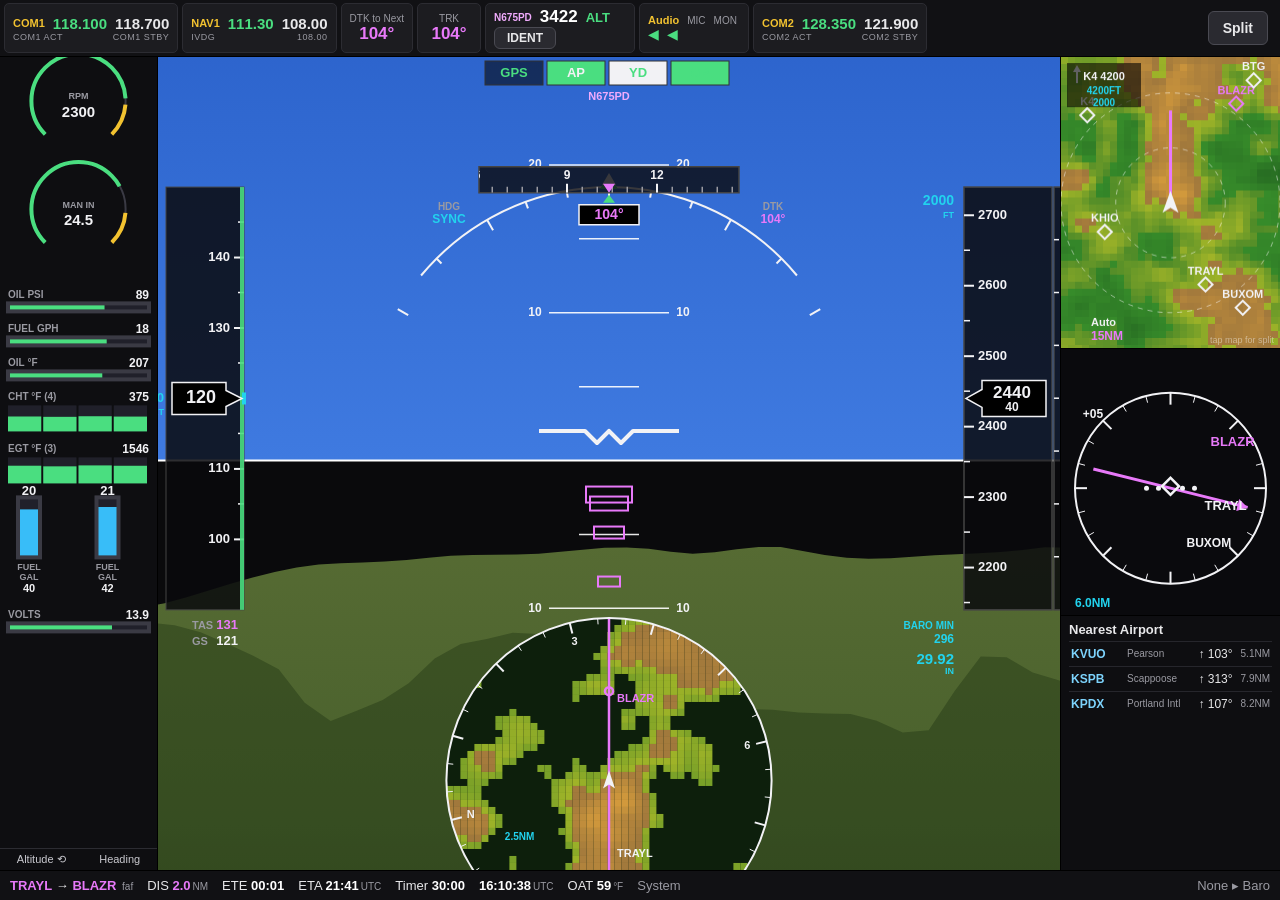
==== Project Glasswing/glasswing-ui/static/index.html @ 729f64ce "Kongamato: initial commit — Glasswing EFIS (Track 1), AR HUD (Track 2), Super AFCS autonomy (Track 3" ====
<!DOCTYPE html>
<html lang="en">
<head>
<meta charset="utf-8">
<meta name="viewport" content="width=device-width, initial-scale=1, maximum-scale=1, user-scalable=no, viewport-fit=cover">
<meta name="apple-mobile-web-app-capable" content="yes">
<meta name="apple-mobile-web-app-status-bar-style" content="black-translucent">
<title>Glasswing G3X</title>
<link rel="stylesheet" href="style.css">
</head>
<body>
<div id="root">
  <!-- ══ top bar: radios / xpdr / audio ══ -->
  <header id="topbar">
    <div class="tgroup com" id="com1">
      <div class="trow"><span class="lab">COM1</span><span class="freq act" data-ev="com1_swap">118.100</span><span class="freq stby" data-ev="com1_swap">118.700</span></div>
      <div class="trow names"><span id="com1a_name">PORTLAND AP</span><span id="com1s_name">KPDX TOWER</span></div>
    </div>
    <div class="tgroup nav" id="nav1">
      <div class="trow"><span class="lab">NAV1</span><span class="freq act">111.30</span><span class="freq stby">108.00</span></div>
      <div class="trow names"><span>IVDG</span><span class="dim">108.00</span></div>
    </div>
    <div class="tgroup small">
      <div class="trow"><span class="lab2">DTK to Next</span></div>
      <div class="trow"><span class="big" id="dtk_next">104°</span></div>
    </div>
    <div class="tgroup small">
      <div class="trow"><span class="lab2">TRK</span></div>
      <div class="trow"><span class="big" id="trk_box">104°</span></div>
    </div>
    <div class="tgroup xpdr" id="xpdr">
      <div class="trow"><span class="tail" id="tail">N675PD</span><span class="xpdr-code" id="xpdr_code">3422</span><span class="xpdr-mode" id="xpdr_mode">ALT</span></div>
      <div class="trow"><button class="btn ident" id="btn_ident">IDENT</button></div>
    </div>
    <div class="tgroup audio">
      <div class="trow"><span class="lab">Audio</span><span class="lab2">MIC</span><span class="lab2">MON</span></div>
      <div class="trow"><span class="spk on">◀</span><span class="spk on">◀</span></div>
    </div>
    <div class="tgroup com" id="com2">
      <div class="trow"><span class="lab">COM2</span><span class="freq act" data-ev="com2_swap">128.350</span><span class="freq stby" data-ev="com2_swap">121.900</span></div>
      <div class="trow names"><span id="com2a_name">KPDX ATIS</span><span id="com2s_name">KPDX GROUND</span></div>
    </div>
    <div class="tgroup splitbtn"><button class="btn" id="btn_split">Split</button></div>
  </header>

  <!-- ══ main row ══ -->
  <main id="midrow">
    <aside id="engine"><canvas id="engine-canvas"></canvas>
      <div class="emode"><span>Altitude ⟲</span><span>Heading</span></div>
    </aside>
    <section id="pfd-wrap"><canvas id="pfd-canvas"></canvas></section>
    <aside id="rightcol">
      <div id="mapbox"><canvas id="map-canvas"></canvas><span class="hint">tap map for split</span></div>
      <div id="hsibox"><canvas id="hsi-canvas"></canvas></div>
      <div id="nearest">
        <div class="nhead">Nearest Airport</div>
        <div id="nearest-list"></div>
      </div>
    </aside>
  </main>

  <!-- ══ bottom bar ══ -->
  <footer id="botbar">
    <span class="bitem" id="legline"><b class="mag" id="leg_from">TRAYL</b> → <b class="mag" id="leg_to">BLAZR</b> <span class="lbl">faf</span></span>
    <span class="bitem">DIS <b class="mag" id="wpt_dist">2.0</b><span class="lbl">NM</span></span>
    <span class="bitem">ETE <b id="ete">01:00</b></span>
    <span class="bitem">ETA <b id="eta">21:41</b><span class="lbl">UTC</span></span>
    <span class="bitem">Timer <b id="timer">0:30:00</b></span>
    <span class="bitem"><b id="utc">16:10:38</b><span class="lbl">UTC</span></span>
    <span class="bitem">OAT <b id="oat">59</b><span class="lbl">°F</span></span>
    <span class="bitem dim">System</span>
    <span class="bitem dim right">None ▸ Baro</span>
  </footer>
</div>
<script src="app.js"></script>
</body>
</html>
---- Project Glasswing/glasswing-ui/static/style.css ----
/* Glasswing G3X-style theme — Garmin-esque dark glass */
* { margin:0; padding:0; box-sizing:border-box; -webkit-tap-highlight-color:transparent; }
html,body { height:100%; background:#0a0a0c; color:#e8e8ea;
  font-family:-apple-system,"Helvetica Neue",Arial,sans-serif; overflow:hidden;
  user-select:none; -webkit-user-select:none; touch-action:manipulation; }
#root { display:flex; flex-direction:column; height:100vh; height:100dvh; }

/* ── top bar ── */
#topbar { display:flex; gap:4px; padding:3px 4px; background:#111114;
  border-bottom:1px solid #000; min-height:52px; }
.tgroup { background:#1c1c20; border:1px solid #2c2c32; border-radius:5px;
  padding:3px 8px; display:flex; flex-direction:column; justify-content:center; }
.tgroup.com { min-width:150px; }
.tgroup.nav { min-width:120px; }
.tgroup.small { min-width:64px; align-items:center; }
.tgroup.xpdr { min-width:150px; }
.tgroup.audio { min-width:110px; }
.tgroup.splitbtn { margin-left:auto; background:none; border:none; }
.trow { display:flex; align-items:center; gap:8px; }
.lab { color:#f2c230; font-weight:700; font-size:11px; }
.lab2 { color:#9a9aa2; font-size:10px; }
.freq { font-size:15px; font-weight:700; font-variant-numeric:tabular-nums; }
.freq.act { color:#4ade80; }
.freq.stby { color:#e8e8ea; }
.names { justify-content:space-between; font-size:9px; color:#9a9aa2; letter-spacing:.5px; }
.big { font-size:17px; font-weight:700; color:#f0f; color:#e879f9; }
.tail { color:#f0abfc; font-size:10px; font-weight:600; }
.xpdr-code { font-size:17px; font-weight:700; color:#fff; }
.xpdr-mode { font-size:13px; font-weight:700; color:#4ade80; }
.spk { color:#4ade80; font-size:14px; }
.btn { background:#2a2a30; color:#e8e8ea; border:1px solid #4a4a52; border-radius:6px;
  padding:8px 14px; font-size:14px; font-weight:600; cursor:pointer; }
.btn:active { background:#3d3d46; }
.btn.ident { padding:3px 12px; font-size:12px; }
.btn.ident.active { background:#0e4d22; color:#4ade80; border-color:#4ade80; }

/* ── mid row ── */
#midrow { flex:1; display:flex; min-height:0; }
#engine { width:158px; background:#0e0e11; border-right:1px solid #000;
  display:flex; flex-direction:column; }
#engine-canvas { flex:1; width:100%; }
.emode { display:flex; justify-content:space-around; font-size:11px; color:#c9c9cf;
  padding:4px 0; border-top:1px solid #2c2c32; }
#pfd-wrap { flex:1; min-width:0; position:relative; }
#pfd-canvas { width:100%; height:100%; display:block; }
#rightcol { width:220px; display:flex; flex-direction:column; background:#0e0e11;
  border-left:1px solid #000; }
#mapbox { flex:1.2; position:relative; border-bottom:1px solid #000; cursor:pointer; }
#map-canvas { width:100%; height:100%; display:block; }
#mapbox .hint { position:absolute; bottom:3px; right:6px; font-size:9px;
  color:rgba(255,255,255,.45); pointer-events:none; }
#hsibox { flex:1.1; border-bottom:1px solid #000; }
#hsi-canvas { width:100%; height:100%; display:block; }
#nearest { flex:1; padding:6px 8px; font-size:12px; overflow:hidden; }
.nhead { font-size:13px; font-weight:700; margin-bottom:4px; }
.nrow { display:flex; align-items:center; gap:8px; padding:5px 2px;
  border-top:1px solid #26262c; }
.nrow .nid { color:#7dd3fc; font-weight:700; width:48px; }
.nrow .nname { color:#9a9aa2; font-size:10px; flex:1; }
.nrow .nbrg { font-variant-numeric:tabular-nums; }
.nrow .ndist { color:#9a9aa2; font-size:10px; }

/* split mode: map takes right half, PFD left half */
#root.split #midrow { flex-wrap:nowrap; }
#root.split #engine { width:130px; }
#root.split #pfd-wrap { flex:0 0 50%; }
#root.split #rightcol { flex:1; width:auto; }
#root.split #mapbox { flex:3; }
#root.split #hsibox { flex:1.4; }
#root.split #nearest { flex:1.1; }

/* ── bottom bar ── */
#botbar { display:flex; align-items:center; gap:14px; background:#111114;
  border-top:1px solid #000; padding:5px 10px; font-size:13px; min-height:30px; }
.bitem b { color:#fff; font-variant-numeric:tabular-nums; }
.bitem .mag, .mag { color:#e879f9; }
.lbl { color:#9a9aa2; font-size:10px; margin-left:2px; }
.dim { color:#9a9aa2; }
.right { margin-left:auto; }
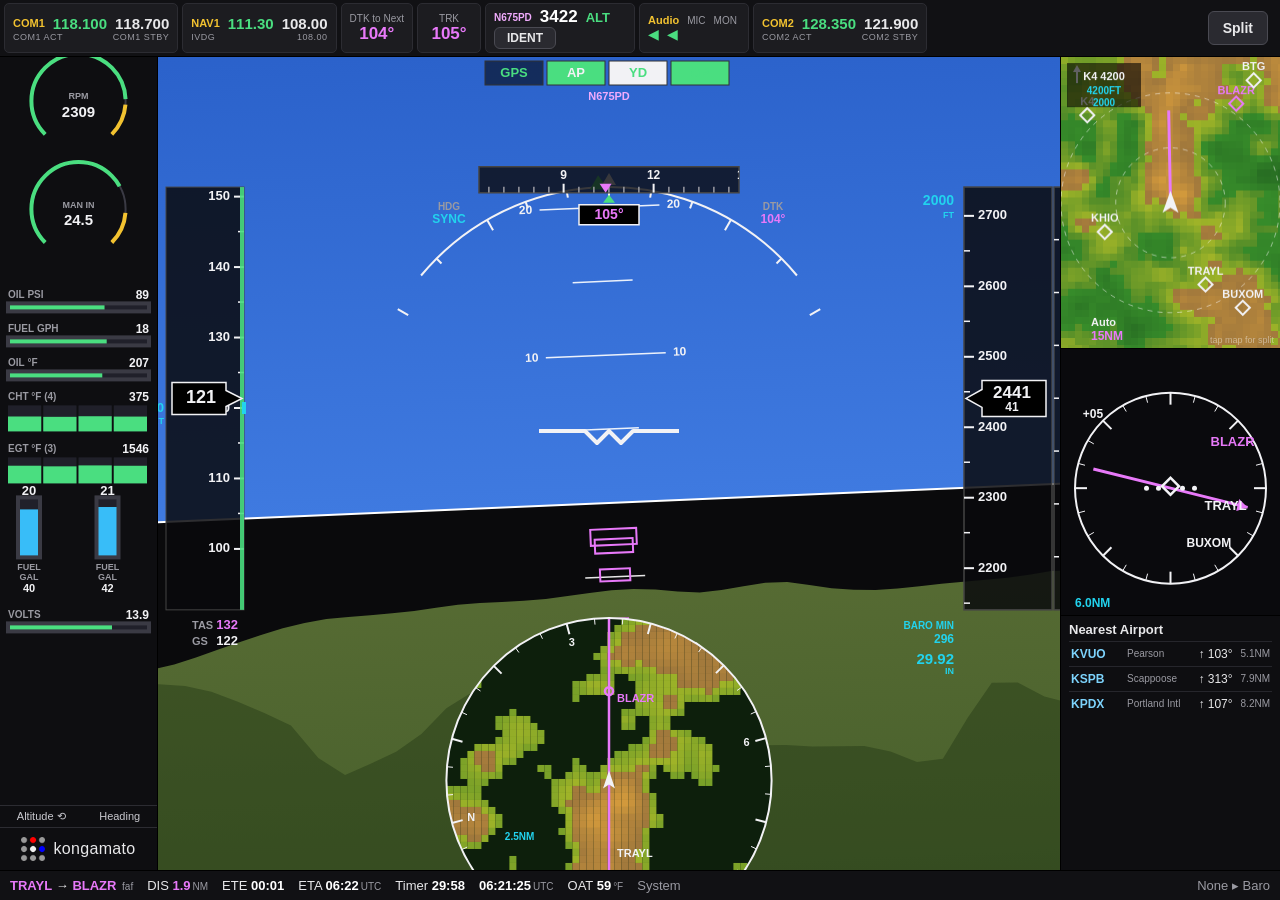
==== commit 80ae8831: "glasswing-ui: add Kongamato brand lockup to engine strip Transparent logo mark (from Kongamato.v4, g" ====
--- a/Project Glasswing/glasswing-ui/static/index.html
+++ b/Project Glasswing/glasswing-ui/static/index.html
@@ -47,6 +47,10 @@
   <main id="midrow">
     <aside id="engine"><canvas id="engine-canvas"></canvas>
       <div class="emode"><span>Altitude ⟲</span><span>Heading</span></div>
+      <div class="brand">
+        <img class="brand-mark" src="kongamato-mark.webp" alt="Kongamato" width="24" height="24">
+        <span class="brand-name">kongamato</span>
+      </div>
     </aside>
     <section id="pfd-wrap"><canvas id="pfd-canvas"></canvas></section>
     <aside id="rightcol">
--- a/Project Glasswing/glasswing-ui/static/style.css
+++ b/Project Glasswing/glasswing-ui/static/style.css
@@ -41,6 +41,15 @@
 #engine-canvas { flex:1; width:100%; }
 .emode { display:flex; justify-content:space-around; font-size:11px; color:#c9c9cf;
   padding:4px 0; border-top:1px solid #2c2c32; }
+/* ── brand lockup (bottom of engine strip) — transparent, dark-theme ── */
+.brand { display:flex; align-items:center; justify-content:center; gap:8px;
+  padding:9px 6px; border-top:1px solid #2c2c32; }
+.brand-mark { width:24px; height:24px; object-fit:contain; flex:none; }
+.brand-name { font-family:"Helvetica Neue",Helvetica,Arial,sans-serif;
+  font-size:16px; font-weight:400; letter-spacing:.02em; color:#e8e8ea; line-height:1; }
+#root.split .brand { gap:6px; padding:7px 4px; }
+#root.split .brand-mark { width:20px; height:20px; }
+#root.split .brand-name { font-size:14px; }
 #pfd-wrap { flex:1; min-width:0; position:relative; }
 #pfd-canvas { width:100%; height:100%; display:block; }
 #rightcol { width:220px; display:flex; flex-direction:column; background:#0e0e11;
